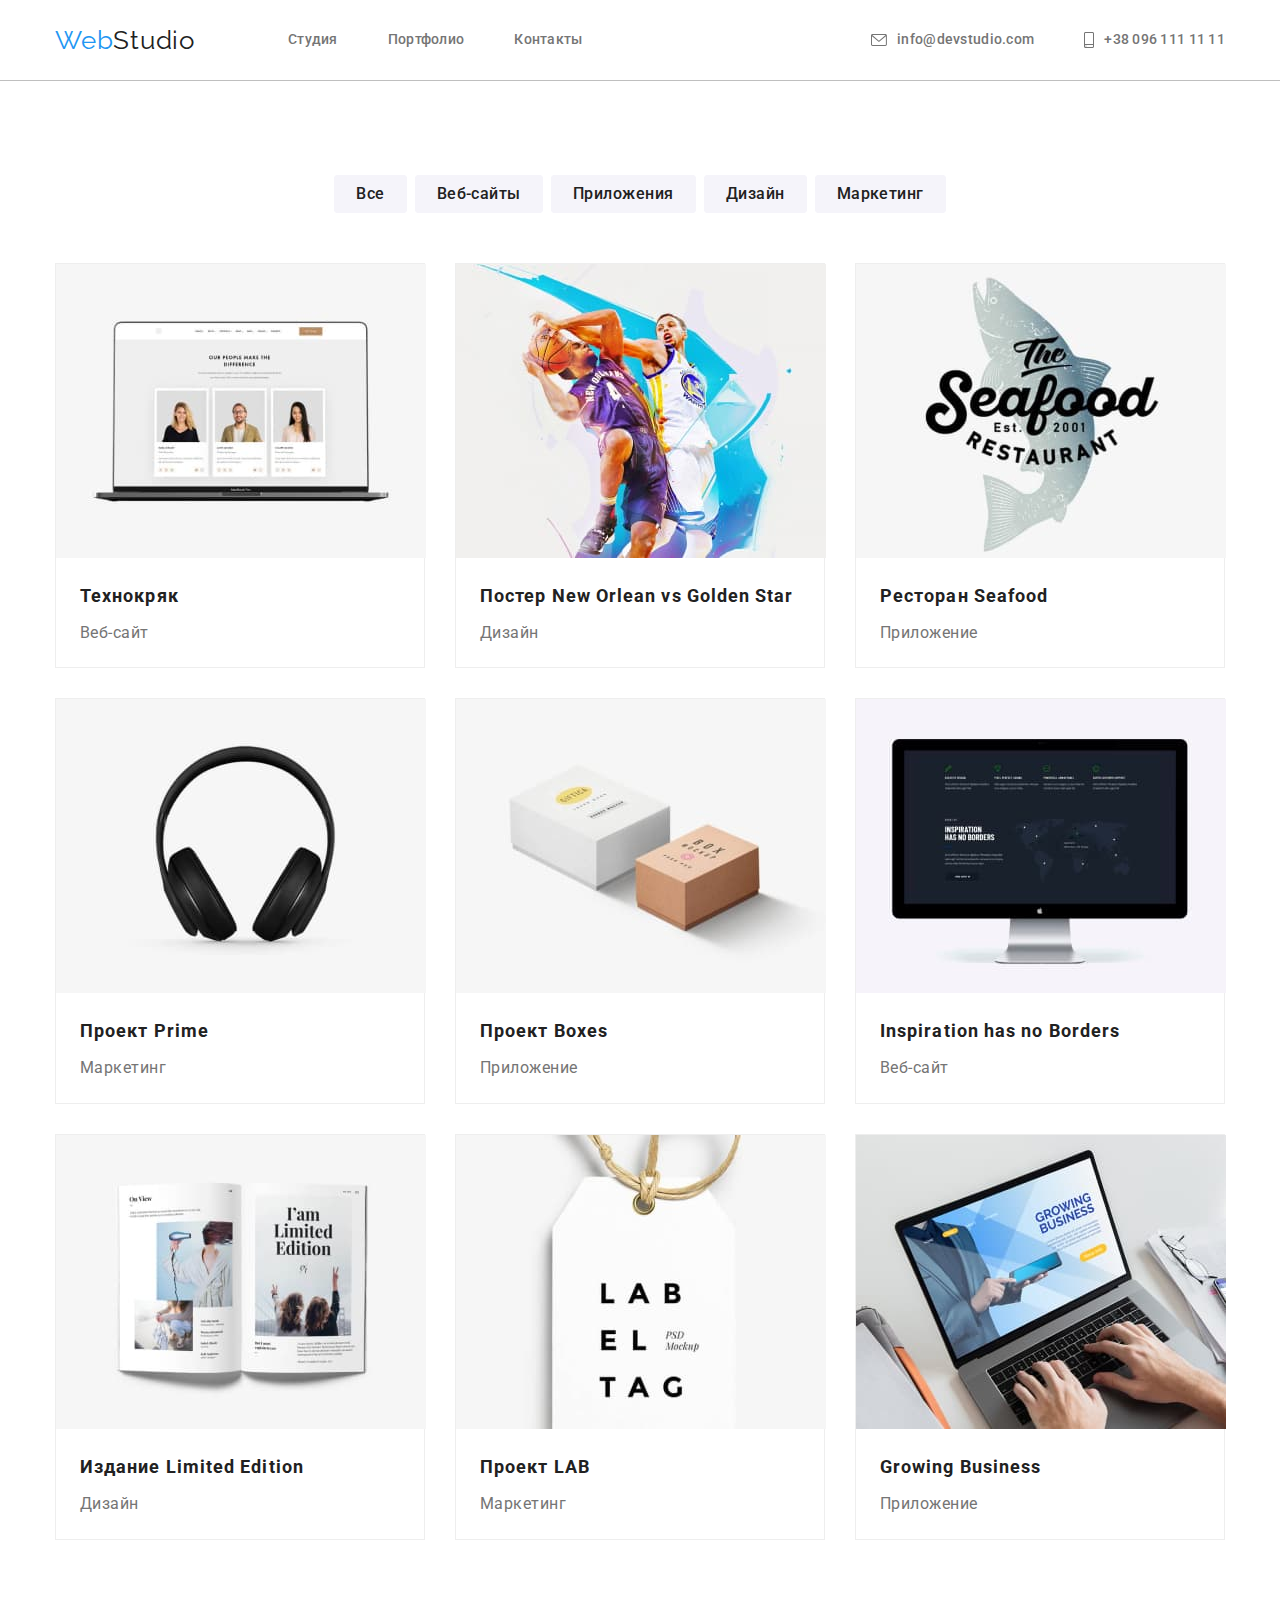
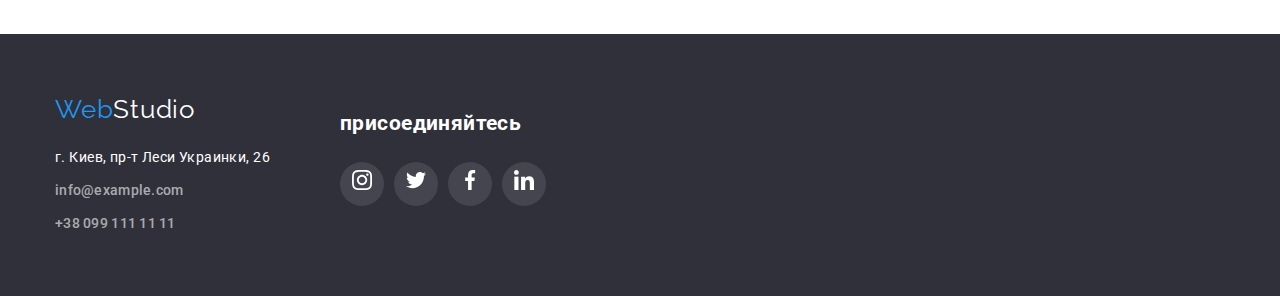
==== portfolio.html @ 65aca84b "start" ====
<!DOCTYPE html>
<html lang="ru">
<head>
    <meta charset="UTF-8">
    <meta http-equiv="X-UA-Compatible" content="IE=edge">
    <meta name="viewport" content="width=device-width, initial-scale=1.0">
    <title>Портфолио</title>
    <link rel="stylesheet" href="./css/modern-normalize.css">
    <link rel="preconnect" href="https://fonts.gstatic.com">
    <link href="https://fonts.googleapis.com/css2?family=Raleway:wght@700&family=Roboto:wght@400;500;700;900&display=swap" rel="stylesheet">
    <link rel="stylesheet" href="./css/styles.css">
</head>
<body class="body">
   <header class="header port">
    <div class="container">
    <nav class="navlist">
        <a class="logo" href="./images/WebStudio.jpg"><span class="logo-web">Web</span>Studio</a>
        <ul class="social-links">
            <li class="item"><a class="link" href="./index.html">Студия</a>            </li>
            <li class="item"><a class="link" href="./portfolio.html">Портфолио</a></li>
            <li class="item"><a class="link" href="">Контакты</a></li>
        </ul>
    </nav>
        <ul class="contacts-link">
        <li class="item"><a class="link links" href="mailto:info@devstudio.com">
            <svg class="all" width="16px" height="12px">
                <use href="./images/sprite.svg#icon-envelope"></use>
            </svg>info@devstudio.com</a></li>
        <li class="item"><a class="link links" href="tel:+380961111111">
            <svg class="all" width="10px" height="16px">
            <use href="./images/sprite.svg#icon-smartphone"></use>
        </svg>+38 096 111 11 11</a></li>
        </ul>
    </div>
   </header>
   <main>
    <!-- <h1>Примеры работ</h1> -->
       <section class="section">
    <!-- <h2>Фильтры</h2>-->
        <div class="container">
               <ul class="portfolio-buttons">
                   <li class="filter"><button class="buttons" type="button">Все</button></li>
                   <li class="filter"><button class="buttons" type="button">Веб-сайты</button></li>
                   <li class="filter"><button class="buttons" type="button">Приложения</button></li>
                   <li class="filter"><button class="buttons" type="button">Дизайн</button></li>
                   <li class="filter"><button class="buttons" type="button">Маркетинг</button></li>
               </ul>
           <ul class="examples">
                <li class="examples-item">
                    <img src="./images/port1.jpg" alt="Технокряк" width="370">
                    <div class="discription">
                    <h3 class="title-examples">Технокряк</h3>
                    <p class="text-examples">Веб-сайт</p>
                    </div>
                </li>
                <li class="examples-item">
                    <img src="./images/port2.jpg" alt="Постер" width="370">
                    <div class="discription">
                    <h3 class="title-examples">Постер <span lang="en">New Orlean vs Golden Star</span></h3>
                    <p class="text-examples">Дизайн</p>
                    </div>
                </li>
                <li class="examples-item">
                    <img src="./images/port3.jpg" alt="Ресторан Seafood" width="370">
                    <div class="discription">
                    <h3 class="title-examples">Ресторан <span lang="en">Seafood</span></h3>
                    <p class="text-examples">Приложение</p>
                    </div>
                </li>
                <li class="examples-item">
                    <img src="./images/port4.jpg" alt="Проект Prime" width="370">
                    <div class="discription">
                    <h3 class="title-examples">Проект <span lang="en">Prime</span></h3>
                    <p class="text-examples">Маркетинг</p>
                    </div>
                </li>
                <li class="examples-item">
                    <img src="./images/port5.jpg" alt="Проект Boxes" width="370">
                    <div class="discription">
                    <h3 class="title-examples">Проект <span lang="en">Boxes</span></h3>
                    <p class="text-examples">Приложение</p>
                    </div>
                </li>
                <li class="examples-item">
                    <img src="./images/port6.jpg" alt="Inspiration has no Borders" width="370">
                    <div class="discription">
                    <h3 class="title-examples" lang="en">Inspiration has no Borders</h3>
                    <p class="text-examples">Веб-сайт</p>
                    </div>
                </li>
                <li class="examples-item">
                    <img src="./images/port7.jpg" alt="Издание Limited Edition" width="370">
                    <div class="discription">
                    <h3 class="title-examples">Издание <span lang="en">Limited Edition</span></h3>
                    <p class="text-examples"> Дизайн</p>
                    </div>
                </li>
                <li class="examples-item">
                    <img src="./images/port8.jpg" alt="Проект LAB" width="370">
                    <div class="discription">
                    <h3 class="title-examples">Проект <span lang="en">LAB</span></h3>
                    <p class="text-examples">Маркетинг</p>
                    </div>
                </li>
                <li class="examples-item">
                    <img src="./images/port9.jpg" alt="Growing Business" width="370">
                    <div class="discription">
                    <h3 class="title-examples" lang="en">Growing Business</h3>
                    <p class="text-examples"><span>Приложение</span></p>
                    </div>
                </li>
           </ul>
        </div>
       </section>
   </main>
<footer class="footer">
    <div class="container">
    <div class="container-adress">
        <a class="logo fl" href="./index.html"><span class="logo-web">Web</span>Studio</a>
        <address class="adress">
            <p>г. Киев, пр-т Леси Украинки, 26</p>
            <ul class="adress-contacts">
                <li><a class="link lin" href="mailto:info@example.com">info@example.com</a></li>
                <li><a class="link lin" href="tel:+380991111111">+38 099 111 11 11</a></li>
            </ul>
        </address>
    </div>
    <div class="connect">
        <h2 class="title">присоединяйтесь</h2>
        <ul class="icons-list">
            <li class="first-list">
                <a href="#">
                    <svg class="icon" width="20px" height="20px">
                        <use href="./images/sprite.svg#icon-instagram"></use>
                    </svg>
                </a>
            </li>
            <li class="first-list">
                <a href="#">
                    <svg class="icon" width="20px" height="20px">
                        <use href="./images/sprite.svg#icon-twitter"></use>
                     </svg>
                 </a>
             </li>
            <li class="first-list">
                 <a href="#">
                    <svg class="icon" width="20px" height="20px">
                        <use href="./images/sprite.svg#icon-facebook"></use>
                     </svg>
                 </a>
            </li>
            <li class="first-list">
                 <a href="#">
                    <svg class="icon" width="20px" height="20px">
                        <use href="./images/sprite.svg#icon-linkedin"></use>
                     </svg>
                 </a>
            </li>
        </ul>
        </div>
        </div>
</footer>
</body>
</html>
---- css/styles.css ----
:root {
  --color-link: #2196f3;
  --color: #212121;
  --color-text: #757575;
  --color-banner: #2f303a;
  --color-w: #ffffff;
  --portfolo-button: #f5f4fa;
  --color-icon:#AFB1B8;
}

.body {
  font-family: "Roboto", "Raleway";
  font-style: normal;
  color: var(--color);
  background-color: var(--color-w);
  max-width: 1600px;
}

address {
  font-style: normal;
}
.container {
  width: 1200px;
  padding: 0px 15px;
  margin: 0 auto;
}
.port {
  border-bottom: 1px solid rgba(0 0 0/25%);
}
.header .container {
  display: flex;
  align-items: center;
}
.navlist {
  display: flex;
  align-items: center;
}
.social-links {
  display: flex;
  margin-left: 93px;
  color: var(--color-text);
}

.social-links .item:not(:last-child) {
  margin-right: 50px;
}
.contacts-link {
  display: flex;
  margin-left: auto;
  fill: var(--color-text);
}
.all{
  margin-right: 10px;
} 
.contacts-link .item:not(:first-child) {
  margin-left: 50px;
} 
.contacts-link .link {
  display: flex;
  align-items: center;
}
/*logo*/

.logo {
  font-family: "Raleway";
  font-size: 26px;
  line-height: 1.17;
  letter-spacing: 0.03em;
}
.logo-web {
  color: var(--color-link);
}
.social-links .link {
  display: block;
  padding-top: 32px;
  padding-bottom: 32px;
}
.link {
  font-weight: 500;
  font-size: 14px;
  line-height: 1.14;
  letter-spacing: 0.02em;
}

/*меню навігації*/
.all:hover,
.all:focus,
.link:hover,
.link:focus {
  color: var(--color-link);
  fill: var(--color-link);
}
.link:active {
  color: red;
}
.links {
  color: var(--color-text);
}

/*main*/

.section {
  padding: 94px 0;
}

/*section banner*/
.banner {
  background: var(--color-banner);
  max-width: 1600px;
  background-image: linear-gradient(to right, rgba(48, 58, 47, 0.4), rgba(47, 48, 58, 0.4)), url('../images/main-img.svg');
  color: var(--color-w);
  padding: 200px 0px;
}
.banner-text {
  text-transform: uppercase;
  font-weight: 900;
  font-size: 44px;
  line-height: 1.36;
  letter-spacing: 0.06em;
  text-align: center;
  max-width: 696px;
  margin: 0 auto;
}
.button {
  cursor: pointer;
  color: var(--color-w);
  background-color: var(--color-link);
  font-family: "Roboto";
  font-weight: bold;
  font-size: 16px;
  line-height: 1.88;
  letter-spacing: 0.06em;
  margin: 0 auto;
  margin-top: 30px;
  border: 1px solid #000000;
  border-radius: 4px;
  box-shadow: 0px 4px 4px rgba(0, 0, 0, 0.15);
  display: block;
  text-align: center;
}
.button:hover,
.button:focus{
  color:var(--color-w);
  background-color: rgba(24, 140, 232, 1);
  border-radius: 0px;
}
/* buttons portfolio*/
.portfolio-buttons {
  display: flex;
  justify-content: center;
  margin-bottom: 50px;
}
.filter {
  background-color: var(--portfolo-button);
  border-radius: 4px;
}
.filter:not(:first-child) {
  margin-left: 8px;
}

.buttons {
  cursor: pointer;
  background-color: var(--portfolo-button);
  color: var(--color);
  font-family: "Roboto";
  font-weight: 500;
  font-size: 16px;
  line-height: 1.6;
  letter-spacing: 0.03em;
  text-align: center;
  border: none;
  border-radius: 4px;
  padding: 6px 22px;
}
.buttons:hover,
.buttons:focus {
  background: var(--color-link);
  color: var(--color-w);
  box-shadow: 0px 3px 1px rgba(0, 0, 0, 0.1), 0px 1px 2px rgba(0, 0, 0, 0.08), 0px 2px 2px rgba(0, 0, 0, 0.12);
}
/*portfolio*/
/*чому ми і чим займаємось*/
.section-why {
  display: flex;
}
.why-icon{
  display: block;
  padding: 25px 100px;
  margin-bottom: 30px;
  background: var(--portfolo-button);
  border-radius: 4px;
}
.why:not(:last-child) {
  margin-right: 30px;
}
.why .title {
  margin-bottom: 10px;
  text-transform: uppercase;
  font-weight: bold;
  font-size: 14px;
  line-height: 1.14;
  letter-spacing: 0.03em;
}
.title-text {
  font-size: 14px;
  line-height: 1.71;
  letter-spacing: 0.03em;
  color: var(--color-text);
}
.work {
  padding-bottom: 94px;
}
.title-work {
  font-weight: bold;
  font-size: 36px;
  line-height: 1.17;
  letter-spacing: 0.03em;
  text-align: center;
  margin-bottom: 50px;
}

.title-img {
  display: flex;
}
.title-img .images:not(:last-child) {
  margin-right: 30px;
}
/*наша команда*/
.team {
  background-color: var(--portfolo-button);
  letter-spacing: 0.03em;
}
.team-head {
  font-weight: bold;
  font-size: 36px;
  line-height: 1.17;
  margin-bottom: 50px;
  text-align: center;
}
.section-team {
  display: flex;
  justify-content: space-between;
}
.team-people {
  background-color: var(--color-w);
  box-shadow: 0px 1px 3px rgba(0, 0, 0, 0.12), 0px 1px 1px rgba(0, 0, 0, 0.14),
    0px 2px 1px rgba(0, 0, 0, 0.2);
  border-radius: 0px 0px 4px 4px;
}
.desc {
  padding-top: 30px;
  padding-bottom: 30px;
  text-align: center;
  line-height: 1.19;
}
.people-name {
  font-weight: 500;
  margin-bottom: 10px;
  font-size: 16px;
}
.people-text {
  color: var(--color-text);
  font-size: 16px;
  margin-bottom: 16px;
}
.icons-list{
  display: flex;
  justify-content: space-between;
  width: 206px;
  margin: 0 auto;
  fill: var(--color-icon);
}
.icons-list li:not(:last-child) {
  margin-right: 10px;
}
.icons-list li{
  width: 44px;
  height: 44px;   
  border-radius: 50%;
  display: flex;
  justify-content: center;
  align-items: center; 
}
.first-list:hover,
.first-list:focus {
  background: var(--color-link);
  fill: var(--color-w);
}
/*client section*/
.client-list{
  display: flex;
  justify-content: space-between;
}
.clients .client{
  fill: var(--color-icon);
}
.client{
  max-width: 170px; 
  border: 1px solid var(--color-icon);
  box-sizing: border-box;
  border-radius: 4px;
  padding: 16px 32px;
}
.client:not(:last-child){
  margin-right: 30px;
}
.client:hover,
.client:focus {
  border-color: var(--color-link);
  fill: var(--color-link);
}
/*client section*/
/*footer*/
.footer {
  background-color: var(--color-banner);
  color: var(--color-w);
  font-size: 14px;
  line-height: 1.71;
  letter-spacing: 0.03em;
  padding-top: 60px;
  padding-bottom: 60px;
}
.footer .container{
  display: flex;
}
.adress p {
  margin-top: 20px;
  margin-bottom: 9px;
}
.adress-contacts li:not(:last-child) {
  margin-bottom: 9px;
}
.lin {
  color: rgba(255, 255, 255, 0.6);
}
.connect{
  margin-top: 12px;
  margin-left: 70px;
}
.connect .title{
  margin-bottom: 20px;
}
.connect .first-list{
  background:  rgba(255, 255, 255, 0.1);
  fill: var(--color-w);
}
.connect .first-list:hover,
.connect .first-list:focus {
  background: var(--color-link);
  fill: var(--color-w);
}
/*portfolio main*/
.examples {
  display: flex;
  flex-wrap: wrap;
  margin-left: -30px;
  margin-top: -30px;
  list-style: none;
}
.examples-item {
  /*це наш item*/
  margin-left: 30px;
  margin-top: 30px; /*
  flex-basis: cacl((1200- 90px)/3); */
}
.examples-item:hover{
  cursor: pointer;
  box-shadow: 0px 1px 1px rgba(0, 0, 0, 0.12), 0px 4px 4px rgba(0, 0, 0, 0.06), 1px 4px 6px rgba(0, 0, 0, 0.16);
}

.examples-item img {
  display: block;
}
.discription {
  padding: 20px 24px;
}
.examples > li {
  width: 370px;
  border: 1px solid #eeeeee;
}
.title-examples {
  font-weight: bold;
  font-size: 18px;
  line-height: 2;
  letter-spacing: 0.06em;
  margin-bottom: 4px;
}
.text-examples {
  font-size: 16px;
  line-height: 1.87;
  letter-spacing: 0.03em;
  color: var(--color-text);
}
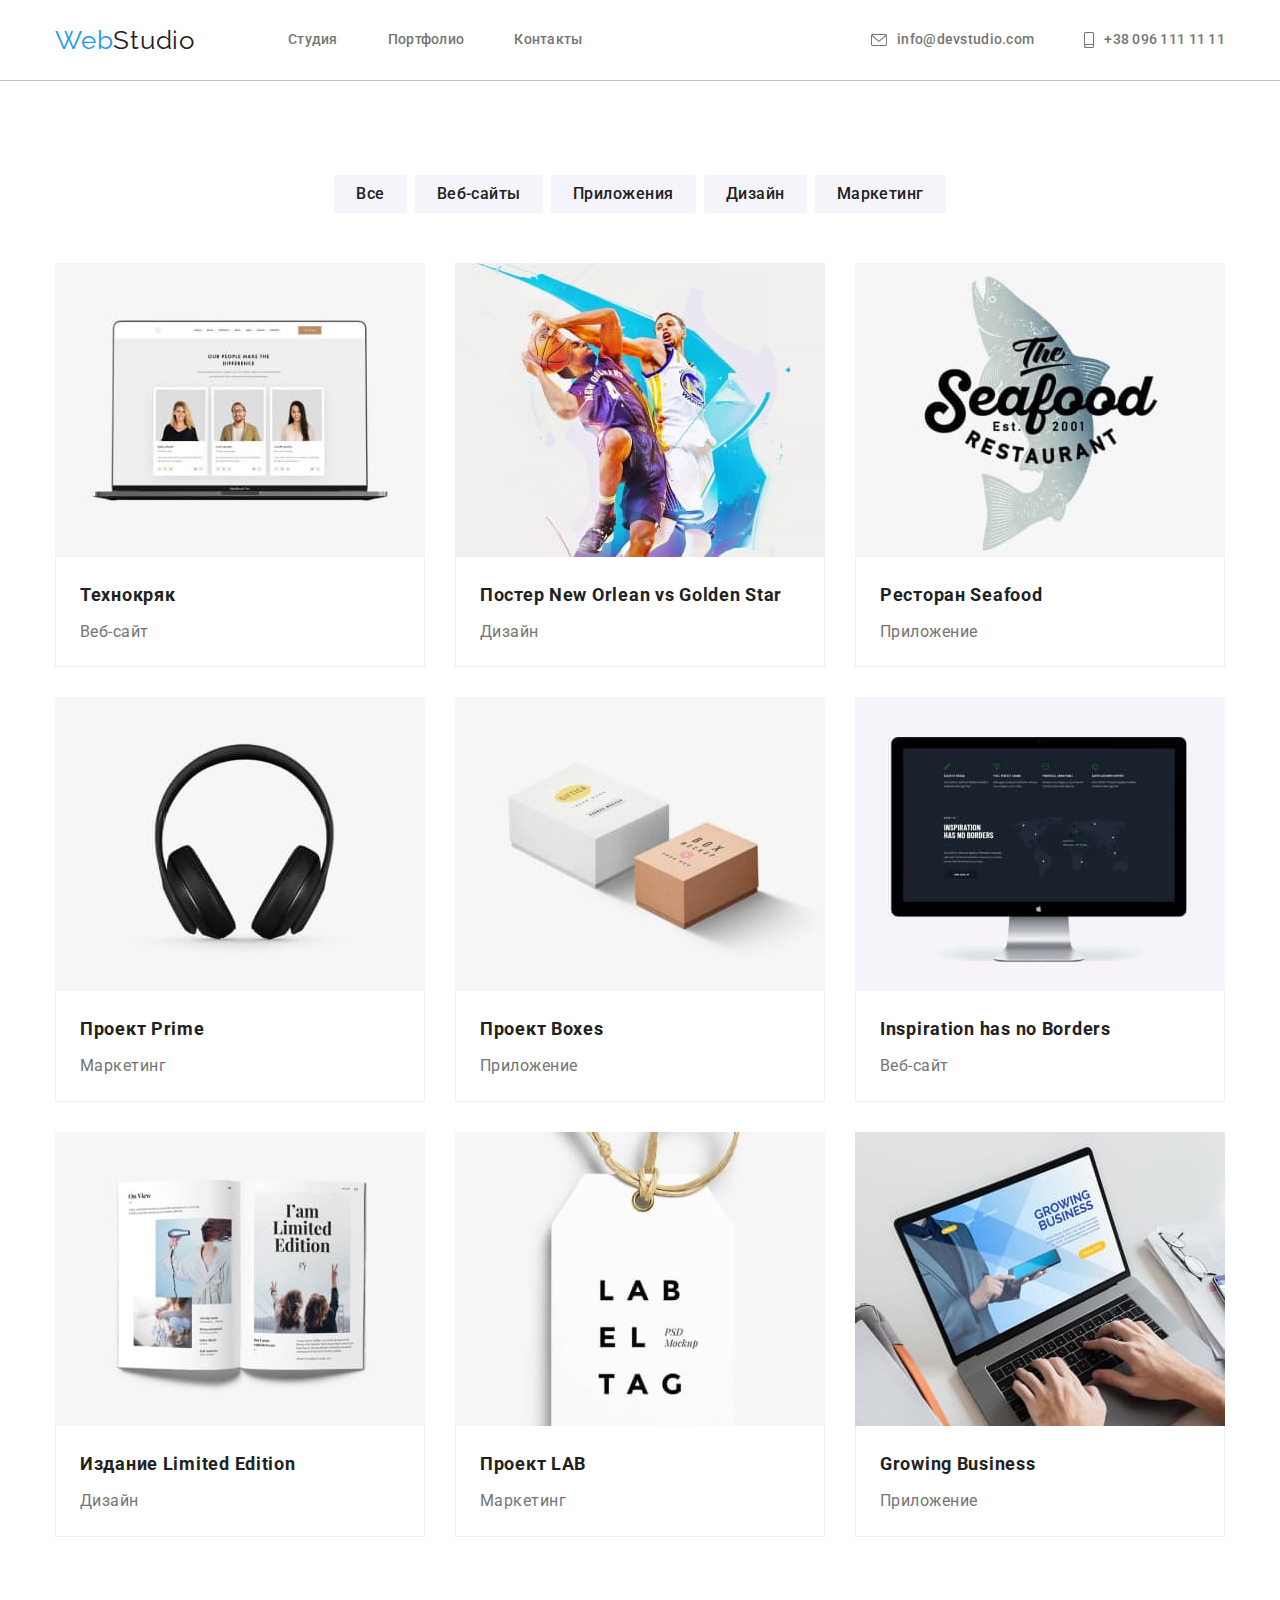
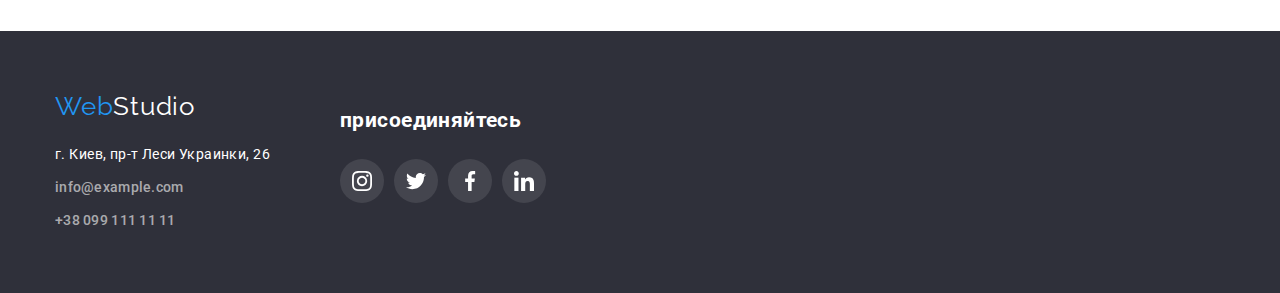
==== commit 5fccc2a4: "start" ====
--- a/portfolio.html
+++ b/portfolio.html
@@ -47,67 +47,92 @@
                </ul>
            <ul class="examples">
                 <li class="examples-item">
-                    <img src="./images/port1.jpg" alt="Технокряк" width="370">
+                
+                    <a href="">
+                    <img class="port-img" src="./images/port1.jpg" alt="Технокряк" width="370">
                     <div class="discription">
                     <h3 class="title-examples">Технокряк</h3>
                     <p class="text-examples">Веб-сайт</p>
                     </div>
+                
+                    </a>
                 </li>
                 <li class="examples-item">
-                    <img src="./images/port2.jpg" alt="Постер" width="370">
+                
+                    <a href="">
+                    <img class="port-img" href="#" src="./images/port2.jpg" alt="Постер" width="370">
                     <div class="discription">
                     <h3 class="title-examples">Постер <span lang="en">New Orlean vs Golden Star</span></h3>
                     <p class="text-examples">Дизайн</p>
                     </div>
+                
+                    </a>
                 </li>
                 <li class="examples-item">
-                    <img src="./images/port3.jpg" alt="Ресторан Seafood" width="370">
+                
+                    <a href="">
+                    <img class="port-img" src="./images/port3.jpg" alt="Ресторан Seafood" width="370">
                     <div class="discription">
                     <h3 class="title-examples">Ресторан <span lang="en">Seafood</span></h3>
                     <p class="text-examples">Приложение</p>
                     </div>
+                
+                    </a>
                 </li>
                 <li class="examples-item">
-                    <img src="./images/port4.jpg" alt="Проект Prime" width="370">
+                
+                    <a href="">
+                    <img class="port-img" src="./images/port4.jpg" alt="Проект Prime" width="370">
                     <div class="discription">
                     <h3 class="title-examples">Проект <span lang="en">Prime</span></h3>
                     <p class="text-examples">Маркетинг</p>
                     </div>
+                    </a>
                 </li>
                 <li class="examples-item">
-                    <img src="./images/port5.jpg" alt="Проект Boxes" width="370">
+                    <a href="">
+                    <img class="port-img" src="./images/port5.jpg" alt="Проект Boxes" width="370">
                     <div class="discription">
                     <h3 class="title-examples">Проект <span lang="en">Boxes</span></h3>
                     <p class="text-examples">Приложение</p>
                     </div>
+                    </a>
                 </li>
                 <li class="examples-item">
-                    <img src="./images/port6.jpg" alt="Inspiration has no Borders" width="370">
+                    <a href="">
+                    <img class="port-img" src="./images/port6.jpg" alt="Inspiration has no Borders" width="370">
                     <div class="discription">
                     <h3 class="title-examples" lang="en">Inspiration has no Borders</h3>
                     <p class="text-examples">Веб-сайт</p>
                     </div>
+                    </a>
                 </li>
                 <li class="examples-item">
-                    <img src="./images/port7.jpg" alt="Издание Limited Edition" width="370">
+                    <a href="">
+                    <img class="port-img" src="./images/port7.jpg" alt="Издание Limited Edition" width="370">
                     <div class="discription">
                     <h3 class="title-examples">Издание <span lang="en">Limited Edition</span></h3>
                     <p class="text-examples"> Дизайн</p>
                     </div>
+                    </a>
                 </li>
                 <li class="examples-item">
-                    <img src="./images/port8.jpg" alt="Проект LAB" width="370">
+                    <a href="">
+                    <img class="port-img" src="./images/port8.jpg" alt="Проект LAB" width="370">
                     <div class="discription">
                     <h3 class="title-examples">Проект <span lang="en">LAB</span></h3>
                     <p class="text-examples">Маркетинг</p>
                     </div>
+                    </a>
                 </li>
                 <li class="examples-item">
-                    <img src="./images/port9.jpg" alt="Growing Business" width="370">
+                    <a href="">
+                    <img class="port-img" src="./images/port9.jpg" alt="Growing Business" width="370">
                     <div class="discription">
                     <h3 class="title-examples" lang="en">Growing Business</h3>
                     <p class="text-examples"><span>Приложение</span></p>
                     </div>
+                    </a>
                 </li>
            </ul>
         </div>
@@ -128,29 +153,29 @@
     <div class="connect">
         <h2 class="title">присоединяйтесь</h2>
         <ul class="icons-list">
-            <li class="first-list">
-                <a href="#">
+            <li>
+                <a class="footer-icons" href="#">
                     <svg class="icon" width="20px" height="20px">
                         <use href="./images/sprite.svg#icon-instagram"></use>
                     </svg>
                 </a>
             </li>
-            <li class="first-list">
-                <a href="#">
+            <li>
+                <a class="footer-icons" href="#">
                     <svg class="icon" width="20px" height="20px">
                         <use href="./images/sprite.svg#icon-twitter"></use>
                      </svg>
                  </a>
              </li>
-            <li class="first-list">
-                 <a href="#">
+            <li >
+                 <a class="footer-icons" href="#">
                     <svg class="icon" width="20px" height="20px">
                         <use href="./images/sprite.svg#icon-facebook"></use>
                      </svg>
                  </a>
             </li>
-            <li class="first-list">
-                 <a href="#">
+            <li >
+                 <a class="footer-icons" href="#">
                     <svg class="icon" width="20px" height="20px">
                         <use href="./images/sprite.svg#icon-linkedin"></use>
                      </svg>
--- a/css/styles.css
+++ b/css/styles.css
@@ -184,8 +184,10 @@
   display: flex;
 }
 .why-icon{
-  display: block;
-  padding: 25px 100px;
+  display: flex;
+  align-items: center;
+  justify-content: center;
+  height: 120px;
   margin-bottom: 30px;
   background: var(--portfolo-button);
   border-radius: 4px;
@@ -273,28 +275,28 @@
 .icons-list li:not(:last-child) {
   margin-right: 10px;
 }
-.icons-list li{
+
+.first-list {
+  display: flex;
+  height: 44px;
   width: 44px;
-  height: 44px;   
   border-radius: 50%;
-  display: flex;
   justify-content: center;
-  align-items: center; 
+  align-items: center;
+  fill: var(--color-icon);
+
 }
 .first-list:hover,
 .first-list:focus {
   background: var(--color-link);
-  fill: var(--color-w);
+  fill: var(--color-w); 
 }
 /*client section*/
 .client-list{
   display: flex;
   justify-content: space-between;
 }
-.clients .client{
-  fill: var(--color-icon);
-}
-.client{
+.x{
   max-width: 170px; 
   border: 1px solid var(--color-icon);
   box-sizing: border-box;
@@ -303,6 +305,15 @@
 }
 .client:not(:last-child){
   margin-right: 30px;
+}
+.client{
+  display: block;
+  width: 170px;
+  height: 92px;
+  padding: 16px 32px;
+  border: 1px solid var(--color-icon);
+  border-radius: 4px;
+  fill: var(--color-icon);
 }
 .client:hover,
 .client:focus {
@@ -340,14 +351,20 @@
 .connect .title{
   margin-bottom: 20px;
 }
-.connect .first-list{
-  background:  rgba(255, 255, 255, 0.1);
+.footer-icons {
+  display: flex;
+  height: 44px;
+  width: 44px;
+  border-radius: 50%;
+  justify-content: center;
+  align-items: center;
+  background: rgba(255, 255, 255, 0.1);
   fill: var(--color-w);
 }
-.connect .first-list:hover,
-.connect .first-list:focus {
+.footer-icons:hover,
+.footer-icons:focus {
   background: var(--color-link);
-  fill: var(--color-w);
+  fill: currentColor;
 }
 /*portfolio main*/
 .examples {
@@ -359,30 +376,37 @@
 }
 .examples-item {
   /*це наш item*/
+  cursor: pointer;
   margin-left: 30px;
   margin-top: 30px; /*
   flex-basis: cacl((1200- 90px)/3); */
 }
-.examples-item:hover{
-  cursor: pointer;
+
+.examples-item a:focus,
+.examples-item a:hover {
   box-shadow: 0px 1px 1px rgba(0, 0, 0, 0.12), 0px 4px 4px rgba(0, 0, 0, 0.06), 1px 4px 6px rgba(0, 0, 0, 0.16);
 }
-
-.examples-item img {
+.examples-item a{
+  display: block;
+}
+.port-img{
   display: block;
 }
 .discription {
   padding: 20px 24px;
-}
+  border-right: 1px solid #eeeeee;
+  border-bottom: 1px solid #eeeeee;
+  border-left: 1px solid #eeeeee;
+}
+
 .examples > li {
   width: 370px;
-  border: 1px solid #eeeeee;
 }
 .title-examples {
   font-weight: bold;
   font-size: 18px;
   line-height: 2;
-  letter-spacing: 0.06em;
+  letter-spacing: 0.04em;
   margin-bottom: 4px;
 }
 .text-examples {
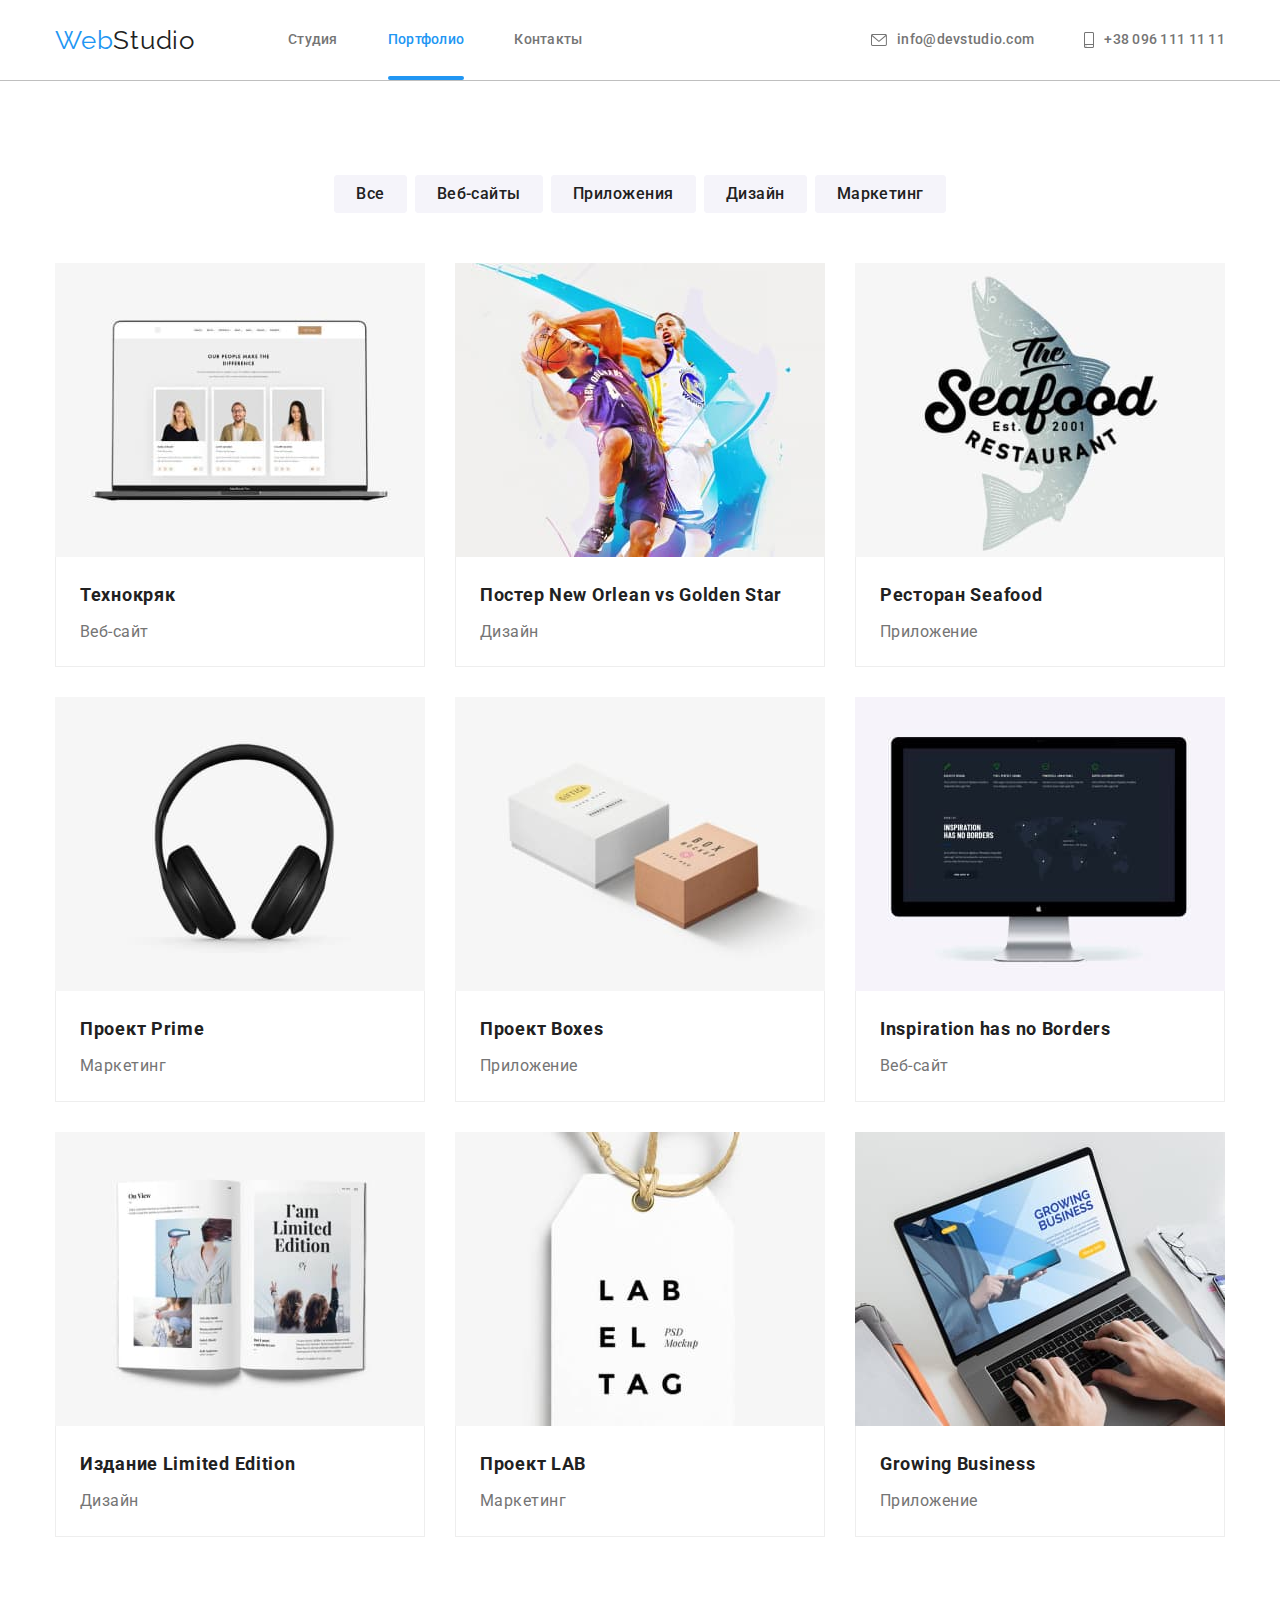
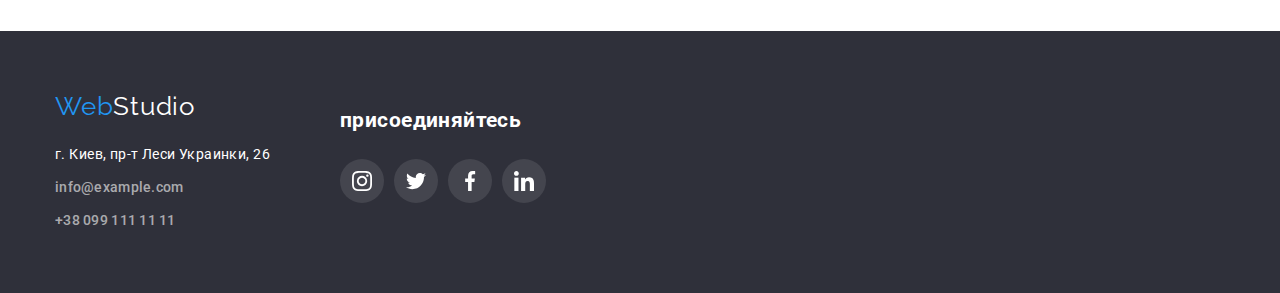
==== commit 77b29538: "1" ====
--- a/portfolio.html
+++ b/portfolio.html
@@ -17,7 +17,7 @@
         <a class="logo" href="./images/WebStudio.jpg"><span class="logo-web">Web</span>Studio</a>
         <ul class="social-links">
             <li class="item"><a class="link" href="./index.html">Студия</a>            </li>
-            <li class="item"><a class="link" href="./portfolio.html">Портфолио</a></li>
+            <li class="item"><a class="link current" href="./portfolio.html">Портфолио</a></li>
             <li class="item"><a class="link" href="">Контакты</a></li>
         </ul>
     </nav>
@@ -47,21 +47,22 @@
                </ul>
            <ul class="examples">
                 <li class="examples-item">
-                
                     <a href="">
+                    <div class="port-overlay">
                     <img class="port-img" src="./images/port1.jpg" alt="Технокряк" width="370">
-                    <div class="discription">
+                    <p class="description-text">Технокряк это современная площадка распространения коронавируса. Компании используют эту платформу для цифрового шпионажа и атак на защищённые сервера конкурентов.</p>
+                    </div>
+                    <div class="description">
                     <h3 class="title-examples">Технокряк</h3>
                     <p class="text-examples">Веб-сайт</p>
                     </div>
-                
                     </a>
                 </li>
                 <li class="examples-item">
                 
                     <a href="">
-                    <img class="port-img" href="#" src="./images/port2.jpg" alt="Постер" width="370">
-                    <div class="discription">
+                    <img class="port-img" src="./images/port2.jpg" alt="Постер" width="370">
+                    <div class="description">
                     <h3 class="title-examples">Постер <span lang="en">New Orlean vs Golden Star</span></h3>
                     <p class="text-examples">Дизайн</p>
                     </div>
@@ -72,7 +73,7 @@
                 
                     <a href="">
                     <img class="port-img" src="./images/port3.jpg" alt="Ресторан Seafood" width="370">
-                    <div class="discription">
+                    <div class="description">
                     <h3 class="title-examples">Ресторан <span lang="en">Seafood</span></h3>
                     <p class="text-examples">Приложение</p>
                     </div>
@@ -83,7 +84,7 @@
                 
                     <a href="">
                     <img class="port-img" src="./images/port4.jpg" alt="Проект Prime" width="370">
-                    <div class="discription">
+                    <div class="description">
                     <h3 class="title-examples">Проект <span lang="en">Prime</span></h3>
                     <p class="text-examples">Маркетинг</p>
                     </div>
@@ -92,7 +93,7 @@
                 <li class="examples-item">
                     <a href="">
                     <img class="port-img" src="./images/port5.jpg" alt="Проект Boxes" width="370">
-                    <div class="discription">
+                    <div class="description">
                     <h3 class="title-examples">Проект <span lang="en">Boxes</span></h3>
                     <p class="text-examples">Приложение</p>
                     </div>
@@ -101,7 +102,7 @@
                 <li class="examples-item">
                     <a href="">
                     <img class="port-img" src="./images/port6.jpg" alt="Inspiration has no Borders" width="370">
-                    <div class="discription">
+                    <div class="description">
                     <h3 class="title-examples" lang="en">Inspiration has no Borders</h3>
                     <p class="text-examples">Веб-сайт</p>
                     </div>
@@ -110,7 +111,7 @@
                 <li class="examples-item">
                     <a href="">
                     <img class="port-img" src="./images/port7.jpg" alt="Издание Limited Edition" width="370">
-                    <div class="discription">
+                    <div class="description">
                     <h3 class="title-examples">Издание <span lang="en">Limited Edition</span></h3>
                     <p class="text-examples"> Дизайн</p>
                     </div>
@@ -119,7 +120,7 @@
                 <li class="examples-item">
                     <a href="">
                     <img class="port-img" src="./images/port8.jpg" alt="Проект LAB" width="370">
-                    <div class="discription">
+                    <div class="description">
                     <h3 class="title-examples">Проект <span lang="en">LAB</span></h3>
                     <p class="text-examples">Маркетинг</p>
                     </div>
@@ -128,7 +129,7 @@
                 <li class="examples-item">
                     <a href="">
                     <img class="port-img" src="./images/port9.jpg" alt="Growing Business" width="370">
-                    <div class="discription">
+                    <div class="description">
                     <h3 class="title-examples" lang="en">Growing Business</h3>
                     <p class="text-examples"><span>Приложение</span></p>
                     </div>
--- a/css/styles.css
+++ b/css/styles.css
@@ -81,7 +81,28 @@
   line-height: 1.14;
   letter-spacing: 0.02em;
 }
-
+.link.current{
+  color: var(--color-link); 
+  
+  /*
+  border-bottom: 4px solid #2196f3;
+  border-radius: 2px; */
+}
+.current{
+  position: relative;
+}
+.current::after{
+  display: block;
+  left: 0;
+  bottom: 0;
+  content: "";
+  width: 100%;
+  height: 4px;
+  border-radius: 2px;
+  background: var(--color-link);
+  position: absolute;
+
+}
 /*меню навігації*/
 .all:hover,
 .all:focus,
@@ -143,6 +164,8 @@
   color:var(--color-w);
   background-color: rgba(24, 140, 232, 1);
   border-radius: 0px;
+  transition: box-shadow 250ms cubic-bezier(0.4, 0, 0.2, 1);
+
 }
 /* buttons portfolio*/
 .portfolio-buttons {
@@ -177,6 +200,8 @@
   background: var(--color-link);
   color: var(--color-w);
   box-shadow: 0px 3px 1px rgba(0, 0, 0, 0.1), 0px 1px 2px rgba(0, 0, 0, 0.08), 0px 2px 2px rgba(0, 0, 0, 0.12);
+  transition: box-shadow 250ms cubic-bezier(0.4, 0, 0.2, 1);
+
 }
 /*portfolio*/
 /*чому ми і чим займаємось*/
@@ -227,6 +252,23 @@
 .title-img .images:not(:last-child) {
   margin-right: 30px;
 }
+.title-img img{
+  display: block;
+}
+.label{
+  position: relative;
+}
+.title-img .title {
+  background: rgba(47, 48, 58, 0.8);
+  color: var(--color-w);
+  text-transform: uppercase;
+  text-align: center;
+  padding: 27px 0px;
+  position: absolute;
+  width: 100%;
+  bottom: 0px;
+ }
+
 /*наша команда*/
 .team {
   background-color: var(--portfolo-button);
@@ -289,20 +331,15 @@
 .first-list:hover,
 .first-list:focus {
   background: var(--color-link);
-  fill: var(--color-w); 
+  fill: var(--color-w);
+ 
 }
 /*client section*/
 .client-list{
   display: flex;
   justify-content: space-between;
 }
-.x{
-  max-width: 170px; 
-  border: 1px solid var(--color-icon);
-  box-sizing: border-box;
-  border-radius: 4px;
-  padding: 16px 32px;
-}
+
 .client:not(:last-child){
   margin-right: 30px;
 }
@@ -365,6 +402,8 @@
 .footer-icons:focus {
   background: var(--color-link);
   fill: currentColor;
+  transition: box-shadow 250ms cubic-bezier(0.4, 0, 0.2, 1);
+
 }
 /*portfolio main*/
 .examples {
@@ -385,6 +424,7 @@
 .examples-item a:focus,
 .examples-item a:hover {
   box-shadow: 0px 1px 1px rgba(0, 0, 0, 0.12), 0px 4px 4px rgba(0, 0, 0, 0.06), 1px 4px 6px rgba(0, 0, 0, 0.16);
+  transition: box-shadow 250ms cubic-bezier(0.4, 0, 0.2, 1);
 }
 .examples-item a{
   display: block;
@@ -392,7 +432,7 @@
 .port-img{
   display: block;
 }
-.discription {
+.description {
   padding: 20px 24px;
   border-right: 1px solid #eeeeee;
   border-bottom: 1px solid #eeeeee;
@@ -415,3 +455,83 @@
   letter-spacing: 0.03em;
   color: var(--color-text);
 }
+.port-overlay{
+  position: relative;
+  overflow: hidden;
+}
+.port-overlay:hover .description-text{
+  transform: translateY(0);
+}
+/*
+.port-link{
+  transition: box-shadow 250ms cubic-bezier(0.4, 0, 0.2, 1);
+}
+*/
+.description-text{
+  position: absolute;
+  width: 100%;
+  height: 100%;
+  bottom: 0;
+  left: 0;
+  background: rgba(33, 150, 243, 0.9);
+  color: var(--color-w);
+  padding: 63px 24px;
+  font-size: 18px;
+  line-height: 1.55;
+  letter-spacing: 0.03em;
+  transform: translateY(100%);
+  transition: transform 250ms ease;
+}
+/*
+.label{
+  position: relative;
+}
+.title-img .title {
+  background: rgba(47, 48, 58, 0.8);
+  color: var(--color-w);
+  text-transform: uppercase;
+  text-align: center;
+  padding: 27px 0px;
+  position: absolute;
+  width: 100%;
+  bottom: 0px;
+ }
+
+*/
+/*modal windows*/
+.backdrop  {
+  position: fixed;
+  top: 0;
+  left:0;
+  width: 100%;
+  height: 100%;
+  background: rgba(0, 0, 0, 0.2);
+  
+}
+.backdrop.is-hidden{
+  opacity: 0;
+  pointer-events: none;
+  visibility: inherit;
+}
+.modal{
+  position: absolute;
+  top: 50%;
+  left: 50%;
+  transform: translate(-50%, -50%);
+  width: 528px;
+  height: 581px;
+  background: var(--color-w);
+}
+.close{
+  display: flex;
+  cursor: pointer;
+  height: 30px;
+  width: 30px;
+  border-radius: 50%;
+  background: var(--color-w);
+  border: 1px solid rgba(0, 0, 0, 0.1); 
+  align-items: center;
+  position: absolute;
+  right: 8px;
+  top: 8px;
+}
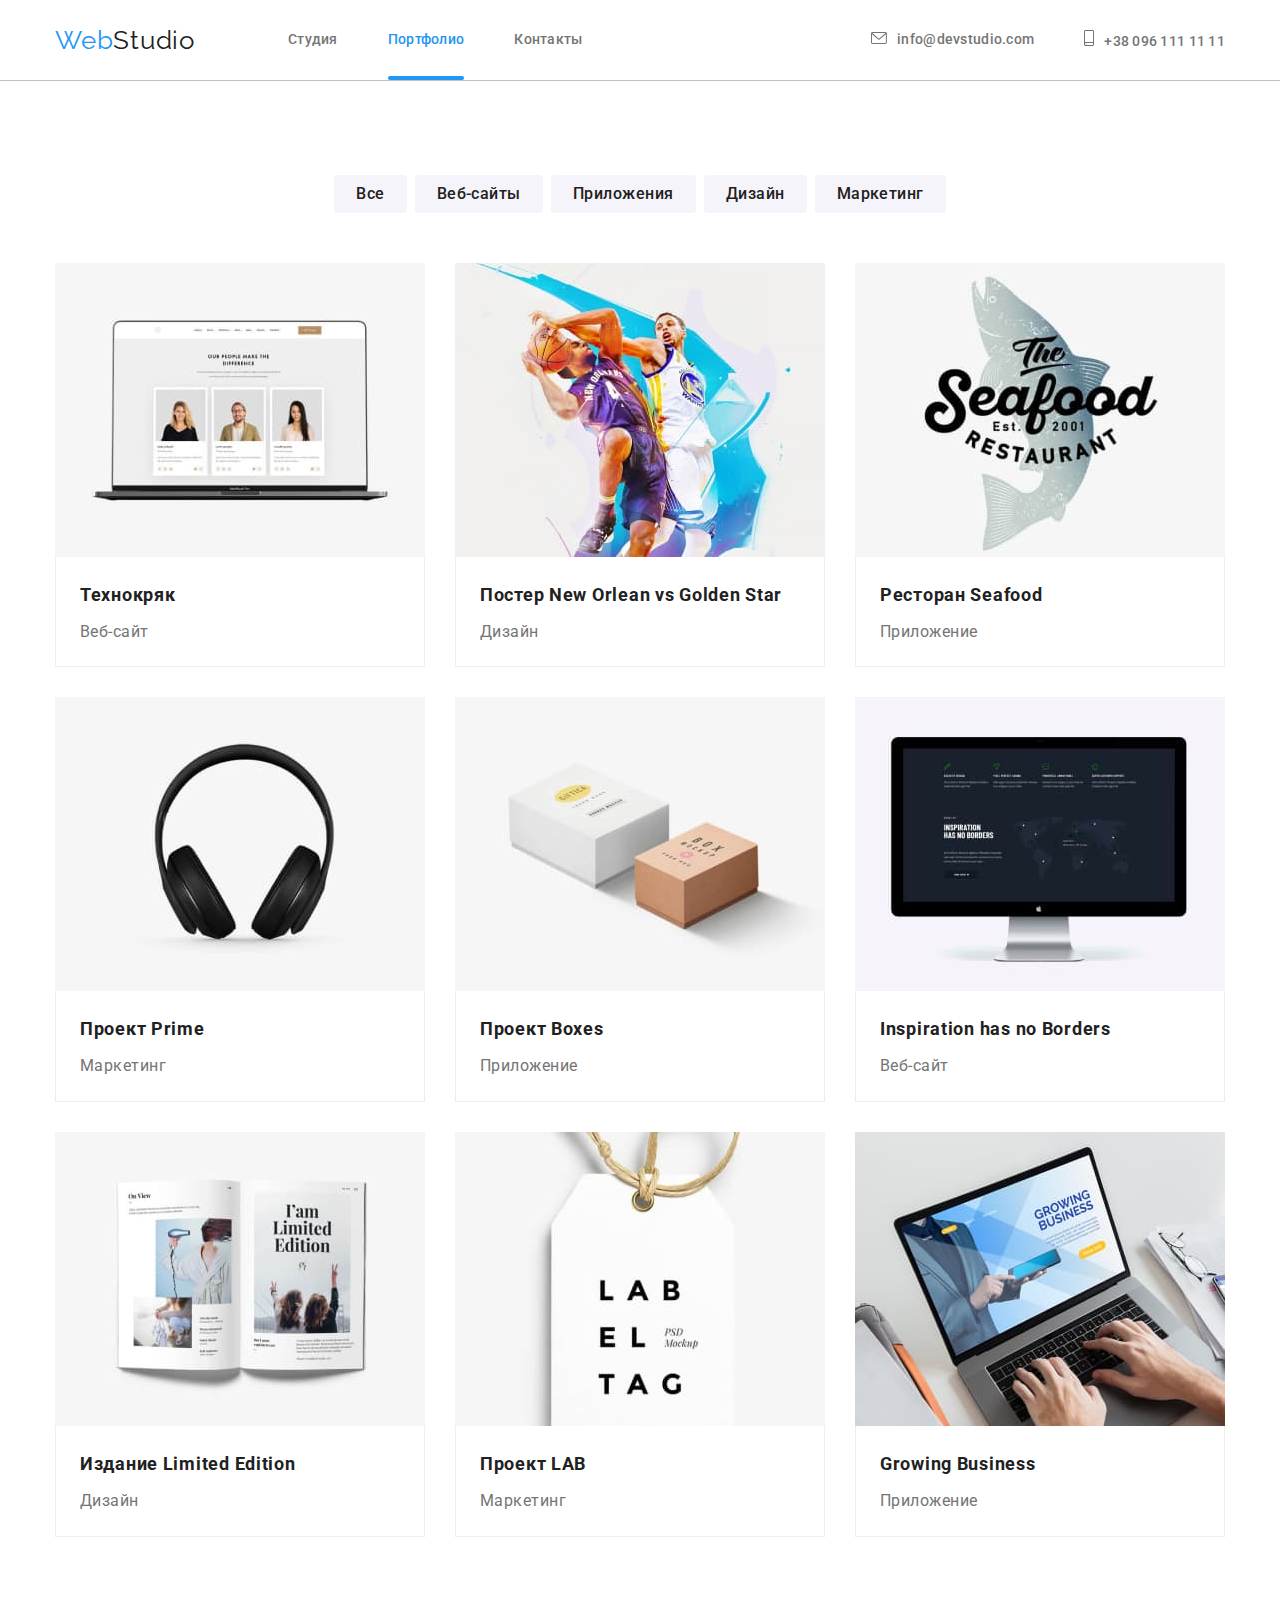
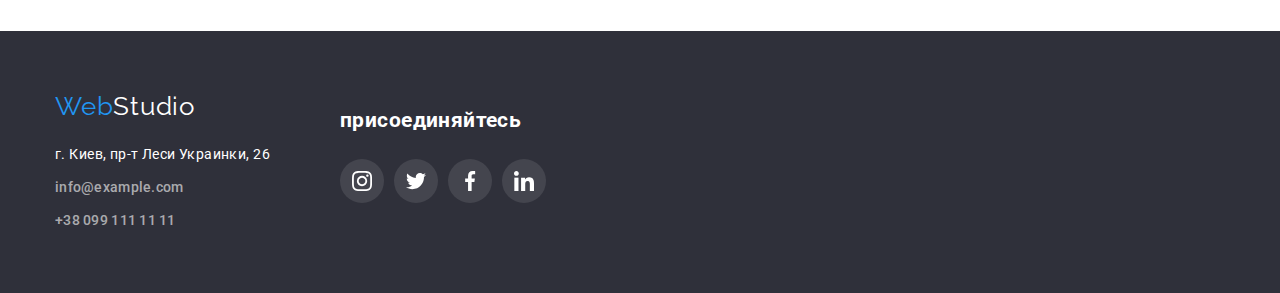
==== commit b8e7bb07: "end" ====
--- a/portfolio.html
+++ b/portfolio.html
@@ -22,11 +22,11 @@
         </ul>
     </nav>
         <ul class="contacts-link">
-        <li class="item"><a class="link links" href="mailto:info@devstudio.com">
+        <li class="item"><a class="link-item" href="mailto:info@devstudio.com">
             <svg class="all" width="16px" height="12px">
                 <use href="./images/sprite.svg#icon-envelope"></use>
             </svg>info@devstudio.com</a></li>
-        <li class="item"><a class="link links" href="tel:+380961111111">
+        <li class="item"><a class="link-item" href="tel:+380961111111">
             <svg class="all" width="10px" height="16px">
             <use href="./images/sprite.svg#icon-smartphone"></use>
         </svg>+38 096 111 11 11</a></li>
@@ -47,7 +47,7 @@
                </ul>
            <ul class="examples">
                 <li class="examples-item">
-                    <a href="">
+                    <a class="port-link" href="">
                     <div class="port-overlay">
                     <img class="port-img" src="./images/port1.jpg" alt="Технокряк" width="370">
                     <p class="description-text">Технокряк это современная площадка распространения коронавируса. Компании используют эту платформу для цифрового шпионажа и атак на защищённые сервера конкурентов.</p>
@@ -60,8 +60,12 @@
                 </li>
                 <li class="examples-item">
                 
-                    <a href="">
+                    <a class="port-link" href="">
+                    <div class="port-overlay">
                     <img class="port-img" src="./images/port2.jpg" alt="Постер" width="370">
+                    <p class="description-text">Технокряк это современная площадка распространения коронавируса. Компании используют эту платформу для цифрового шпионажа и атак на защищённые сервера конкурентов.</p>
+                    </div>
+
                     <div class="description">
                     <h3 class="title-examples">Постер <span lang="en">New Orlean vs Golden Star</span></h3>
                     <p class="text-examples">Дизайн</p>
--- a/css/styles.css
+++ b/css/styles.css
@@ -6,6 +6,7 @@
   --color-w: #ffffff;
   --portfolo-button: #f5f4fa;
   --color-icon:#AFB1B8;
+  --cubic:cubic-bezier(0.4, 0, 0.2,1);
 }
 
 .body {
@@ -80,6 +81,10 @@
   font-size: 14px;
   line-height: 1.14;
   letter-spacing: 0.02em;
+  transition-property: color;
+  transition-duration: 250ms;
+  transition-timing-function: var(--cubic);
+
 }
 .link.current{
   color: var(--color-link); 
@@ -104,18 +109,23 @@
 
 }
 /*меню навігації*/
-.all:hover,
-.all:focus,
+
+.link-item:hover,
+.link-item:focus,
 .link:hover,
 .link:focus {
   color: var(--color-link);
   fill: var(--color-link);
 }
-.link:active {
-  color: red;
-}
-.links {
+.link-item{
+font-weight: 500;
+  font-size: 14px;
+  line-height: 1.14;
+  letter-spacing: 0.02em;
   color: var(--color-text);
+  transition-property: color, fill;
+  transition-duration: 250ms;
+  transition-timing-function: var(--cubic);
 }
 
 /*main*/
@@ -158,14 +168,15 @@
   box-shadow: 0px 4px 4px rgba(0, 0, 0, 0.15);
   display: block;
   text-align: center;
+  transition-property: border-radius, box-shadow;
+  transition-duration: 250ms;
+  transition-timing-function: var(--cubic);
 }
 .button:hover,
 .button:focus{
   color:var(--color-w);
   background-color: rgba(24, 140, 232, 1);
   border-radius: 0px;
-  transition: box-shadow 250ms cubic-bezier(0.4, 0, 0.2, 1);
-
 }
 /* buttons portfolio*/
 .portfolio-buttons {
@@ -194,14 +205,15 @@
   border: none;
   border-radius: 4px;
   padding: 6px 22px;
+  transition-property: background,color, box-shadow;
+  transition-duration: 250ms;
+  transition-timing-function: var(--cubic);
 }
 .buttons:hover,
 .buttons:focus {
   background: var(--color-link);
   color: var(--color-w);
   box-shadow: 0px 3px 1px rgba(0, 0, 0, 0.1), 0px 1px 2px rgba(0, 0, 0, 0.08), 0px 2px 2px rgba(0, 0, 0, 0.12);
-  transition: box-shadow 250ms cubic-bezier(0.4, 0, 0.2, 1);
-
 }
 /*portfolio*/
 /*чому ми і чим займаємось*/
@@ -326,7 +338,9 @@
   justify-content: center;
   align-items: center;
   fill: var(--color-icon);
-
+  transition-property: fill, background ;
+  transition-duration: 250ms;
+  transition-timing-function: var(--cubic);
 }
 .first-list:hover,
 .first-list:focus {
@@ -351,6 +365,9 @@
   border: 1px solid var(--color-icon);
   border-radius: 4px;
   fill: var(--color-icon);
+  transition-property: fill, border-color ;
+  transition-duration: 250ms;
+  transition-timing-function: var(--cubic);
 }
 .client:hover,
 .client:focus {
@@ -397,13 +414,14 @@
   align-items: center;
   background: rgba(255, 255, 255, 0.1);
   fill: var(--color-w);
+  transition-property: fill, background;
+  transition-duration: 250ms;
+  transition-timing-function: var(--cubic);
 }
 .footer-icons:hover,
 .footer-icons:focus {
   background: var(--color-link);
   fill: currentColor;
-  transition: box-shadow 250ms cubic-bezier(0.4, 0, 0.2, 1);
-
 }
 /*portfolio main*/
 .examples {
@@ -424,7 +442,6 @@
 .examples-item a:focus,
 .examples-item a:hover {
   box-shadow: 0px 1px 1px rgba(0, 0, 0, 0.12), 0px 4px 4px rgba(0, 0, 0, 0.06), 1px 4px 6px rgba(0, 0, 0, 0.16);
-  transition: box-shadow 250ms cubic-bezier(0.4, 0, 0.2, 1);
 }
 .examples-item a{
   display: block;
@@ -459,14 +476,10 @@
   position: relative;
   overflow: hidden;
 }
-.port-overlay:hover .description-text{
+.port-link:hover .description-text,
+.port-link:focus .description-text{
   transform: translateY(0);
 }
-/*
-.port-link{
-  transition: box-shadow 250ms cubic-bezier(0.4, 0, 0.2, 1);
-}
-*/
 .description-text{
   position: absolute;
   width: 100%;
@@ -480,24 +493,10 @@
   line-height: 1.55;
   letter-spacing: 0.03em;
   transform: translateY(100%);
-  transition: transform 250ms ease;
-}
-/*
-.label{
-  position: relative;
-}
-.title-img .title {
-  background: rgba(47, 48, 58, 0.8);
-  color: var(--color-w);
-  text-transform: uppercase;
-  text-align: center;
-  padding: 27px 0px;
-  position: absolute;
-  width: 100%;
-  bottom: 0px;
- }
-
-*/
+  transition-property: transform;
+  transition-duration: 250ms;
+  transition-timing-function: var(--cubic);
+}
 /*modal windows*/
 .backdrop  {
   position: fixed;
@@ -506,12 +505,17 @@
   width: 100%;
   height: 100%;
   background: rgba(0, 0, 0, 0.2);
-  
+  opacity: 1;
+  visibility:visible;  
+
+  transition-property: opacity;
+    transition-duration: 250ms;
+    transition-timing-function: var(--cubic);
 }
 .backdrop.is-hidden{
   opacity: 0;
   pointer-events: none;
-  visibility: inherit;
+  visibility: hidden;
 }
 .modal{
   position: absolute;
